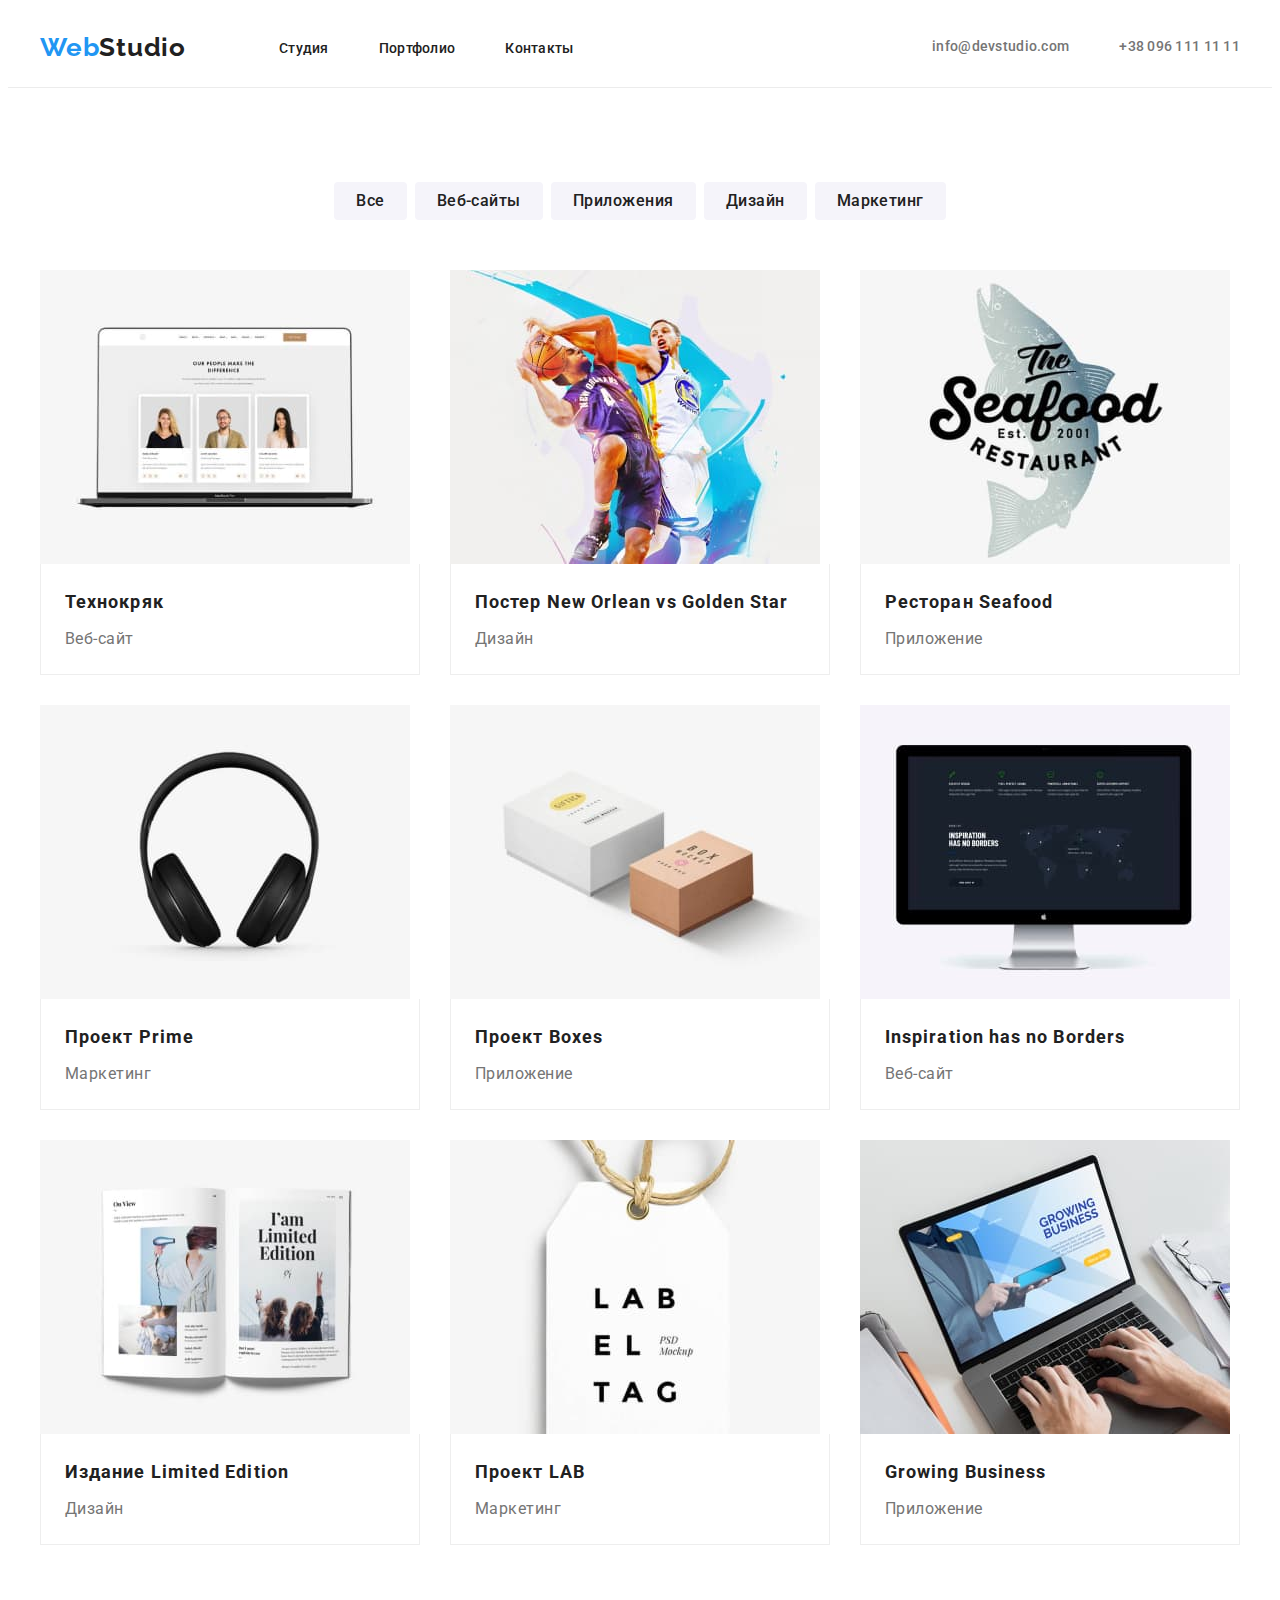
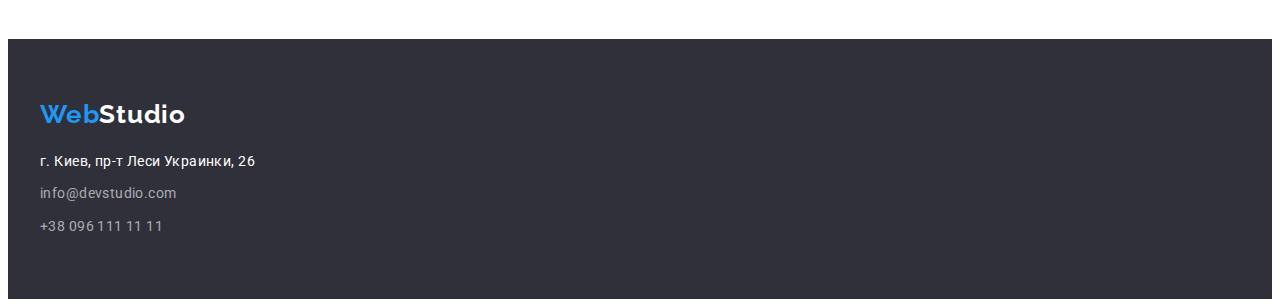
==== portfolio.html @ 078450d3 "копирует файлы с дз №3" ====
<!DOCTYPE html>
<html lang="ru">

    <head>
        <meta charset="UTF-8">
        <meta http-equiv="X-UA-Compatible" content="IE=edge">
        <meta name="viewport" content="width=device-width, initial-scale=1.0">
        <title>VebStudio</title>
        <link rel="preconnect" href="https://fonts.gstatic.com">
        <link
            href="https://fonts.googleapis.com/css2?family=Raleway:wght@500&family=Roboto:wght@400;500;700;900&display=swap"
            rel="stylesheet">
        <link rel="stylesheet" href="https://cdnjs.cloudflare.com/ajax/libs/modern-normalize/0.2.0/modern-normalize.min.css"
            integrity="sha512-sqIVMkf5f8XGYI/UZYGs7wODxlUeoj9JknataPfUwtvrSKWMHrMXGZ7Evb6nabFYJQG15vFFyALe6r0nWCD1Ug=="
            crossorigin="anonymous" />
        <link rel="stylesheet" href="./css/style.css">
    </head>
    
    <body>
        <!-- Шапка сайта -->
        <header class="main-header">
            <div class="main-conteiner container">
                <nav class="main-header-nanigation">
                    <a href="./index.html" class="logo link list"><span class="logo-akcent">Web</span>Studio</a>
                    <ul class="main-header-list">
                        <li class="main-conteiner-list list">
                            <a class="main-header-items link" href="./index.html">Студия</a>
                        </li>
                        <li class="main-conteiner-list list">
                            <a class="main-header-items link" href="./portfolio.html">Портфолио</a>
                        </li>
                        <li class="main-conteiner-list list">
                            <a class="main-header-items link" href="">Контакты</a>
                        </li>
                    </ul>
                </nav>
                <ul class="main-header-contacts">
                    <li class="main-conteiner-contacts list"><a class="main-header-contacts-item link"
                            href="mailto:info@devstudio.com">info@devstudio.com</a>
                    </li>
                    <li class="main-conteiner-contacts list"><a class="main-header-contacts-item link"
                            href="tel:+380961111111">+38 096 111 11 11</a></li>
                </ul>
            </div>
        </header>
        <main>
            <section class="portfolio">
                <!-- ======= Навигация ======= -->
                <div class="section container">
                    <h2 hidden>Портфолио</h2>
                        <ul class="portfolio-navigation-list">
                            <li class="portfolio-navigation-items list">
                                <button class="portfolio-navigation-button" type="button">Все</button>
                            </li>
                            <li class="portfolio-navigation-items list">
                                <button class="portfolio-navigation-button" type="button">Веб-сайты</button>
                            </li>
                            <li class="portfolio-navigation-items list">
                                <button class="portfolio-navigation-button" type="button">Приложения</button>
                            </li>
                            <li class="portfolio-navigation-items list">
                                <button class="portfolio-navigation-button" type="button">Дизайн</button>
                            </li>
                            <li class="portfolio-navigation-items list">
                                <button class="portfolio-navigation-button" type="button">Маркетинг</button>
                            </li>
                        </ul>
                    
                    <!-- ========= Проэкты ========= -->
                    <ul class="projects-list">
                        <li class="projects-list-item list">
                            <img src="./images/portfolio/computer.jpg" alt="computer" width="370" height="294">
                            <div class="project-list-content">
                                <h3 class="projects-list-title">Технокряк</h3>
                                <p class="projects-list-paragraf">Веб-сайт</p>
                            </div>
                            
                        </li>
                        <li class="projects-list-item list">
                            <img src="./images/portfolio/basketboll.jpg" alt="basketboll" width="370" height="294">
                            <div class="project-list-content">
                                <h3 class="projects-list-title">Постер New Orlean vs Golden Star</h3>
                                <p class="projects-list-paragraf">Дизайн</p>
                            </div>
                            
                        </li>
                        <li class="projects-list-item list">
                            <img src="./images/portfolio/fish-logo.jpg" alt="fish-logo" width="370" height="294">
                            <div class="project-list-content">
                                <h3 class="projects-list-title">Ресторан Seafood</h3>
                                <p class="projects-list-paragraf">Приложение</p>
                            </div>
                            
                        </li>
                        <li class="projects-list-item list">
                            <img src="./images/portfolio/headphones.jpg" alt="headphones" width="370" height="294">
                            <div class="project-list-content">
                                <h3 class="projects-list-title">Проект Prime</h3>
                                <p class="projects-list-paragraf">Маркетинг</p>
                            </div>
                            
                        </li>
                        <li class="projects-list-item list">
                            <img src="./images/portfolio/boxes.jpg" alt="boxes" width="370" height="294">
                            <div class="project-list-content">
                                <h3 class="projects-list-title">Проект Boxes</h3>
                                <p class="projects-list-paragraf">Приложение</p>
                            </div>
                            
                        </li>
                        <li class="projects-list-item list">
                            <img src="./images/portfolio/monitor.jpg" alt="monitor" width="370" height="294">
                            <div class="project-list-content">
                                <h3 class="projects-list-title">Inspiration has no Borders</h3>
                                <p class="projects-list-paragraf">Веб-сайт</p>
                            </div>
                            
                        </li>
                        <li class="projects-list-item list">
                            <img src="./images/portfolio/magazine.jpg" alt="magazine" width="370" height="294">
                            <div class="project-list-content">
                                <h3 class="projects-list-title">Издание Limited Edition</h3>
                                <p class="projects-list-paragraf">Дизайн</p>
                            </div>
                            
                        </li>
                        <li class="projects-list-item list">
                            <img src="./images/portfolio/lab.jpg" alt="lab" width="370" height="294">
                            <div class="project-list-content">
                                <h3 class="projects-list-title">Проект LAB</h3>
                                <p class="projects-list-paragraf">Маркетинг</p>
                            </div>
                            
                        </li>
                        <li class="projects-list-item list">
                            <img src="./images/portfolio/notebook.jpg" alt="notebook" width="370" height="294">
                            <div class="project-list-content">
                                <h3 class="projects-list-title">Growing Business</h3>
                                <p class="projects-list-paragraf">Приложение</p>
                            </div>
                            
                        </li>
                    </ul>
                </div>
                
            </section>
        </main>
        <footer class="footer">
            <div class="container">
                <a class="footer-logo link" href="./index.html"><span class="logo-akcent">Web</span>Studio</a>
                <address class="footer-address">г. Киев, пр-т Леси Украинки, 26</address>
                <ul class="footer-links">
                    <li class="footer-list list">
                        <a class="footer-link link" href="mailto:info@devstudio.com">info@devstudio.com</a>
                    </li>
                    <li class="footer-list list">
                        <a class="footer-link link" href="tel:+380961111111">+38 096 111 11 11</a>
                    </li>
                </ul>
            </div>
        
        </footer>
    </body>
</html>
---- css/style.css ----
/* Палитра:
        основной цвет текста    #757575
        доп цвет текста         #212121
        цвет акцента            #2196F3
        вспомагательный цвет    #FFFFFF
        цвеи ссылок             #FFFFFF 60 % 
   шрифты:
        Roboto 400, 500, 700
        Raleway 700
*/

/* =========== Основные стили =========== */
:root {
  --main-color: #757575;
  --akcent-color: #2196f3;
  --title-color: #212121;
  --background-color: #ffffff;
  --font-roboto: 'Roboto', sans-serif;
  --font-raleway: 'Raleway', sans-serif;
}
body {
  color: var(--main-color);
  background-color: var(--background-color);
  font-family: var(--font-roboto);
}
/* ========== Сброс css ============ */
h1,
h2,
h3,
h4,
h5,
h6,
p {
  margin-top: 0;
  margin-bottom: 0;
}

ul,
ol {
  margin-top: 0;
  margin-bottom: 0;
  padding-left: 0;
}

.list {
  list-style: none;
}

.link {
  text-decoration: none;
}

img {
  display: block;
}
.container {
  width: 1200px;
  padding: 0 15px;
  margin: 0 auto;
}
.section {
  display: flex;
  flex-direction: column;
}

/* =========== End Основные стили =========== */

/* =========== Шапка Сайта =========== */
.main-header {
  padding: 24px 0;
  border-bottom: 1px solid #ececec;
}

.main-conteiner {
  display: flex;
  justify-content: space-between;
  align-items: center;
}

.main-header-nanigation,
.main-header-contacts {
  display: flex;
}

.logo {
  display: block;
  font-family: var(--font-raleway);
  font-style: normal;
  font-weight: bold;
  font-size: 26px;
  line-height: 1.19;
  letter-spacing: 0.03em;
  color: var(--title-color);
}

.logo-akcent {
  color: var(--akcent-color);
}

.main-header-list {
  display: flex;
  margin-left: 93px;
  align-items: center;
}

.main-header-items {
  align-items: center;
  font-style: normal;
  font-weight: 500;
  font-size: 14px;
  line-height: 1.14;
  letter-spacing: 0.02em;
  color: var(--title-color);
}

.main-conteiner-list:not(:first-child) {
  margin-left: 50px;
}

.main-header-items:hover,
.main-header-items:focus {
  color: var(--akcent-color);
}

.main-header-contacts {
  font-style: normal;
  font-weight: 500;
  font-size: 14px;
  line-height: 1.14;
  letter-spacing: 0.02em;
}

.main-header-contacts-item {
  color: var(--main-color);
}

.main-header-contacts-item:hover,
.main-header-contacts-item:focus {
  color: var(--akcent-color);
}

.main-conteiner-contacts:not(:first-child) {
  margin-left: 50px;
}

/* =========== End Шапка Сайта =========== */
/* ===========  Секция Hero =========== */
.baner {
  background: #2f303a;
  padding: 200px 0;
}
.main-conteiner-hero {
  display: flex;
  flex-direction: column;
  align-items: center;
}

.hero {
  font-style: normal;
  font-weight: 900;
  font-size: 44px;
  line-height: 1.36;
  text-align: center;
  letter-spacing: 0.06em;
  text-transform: uppercase;
  margin-bottom: 30px;
  color: var(--background-color);
}

.hero-button {
  color: var(--background-color);
  background: var(--akcent-color);
  box-shadow: 0px 4px 4px rgba(0, 0, 0, 0.15);
  border-radius: 4px;
  padding: 10px 32px;
}

.hero-button:hover,
.hero-button:focus {
  color: var(--background-color);
  background: #188ce8;
  cursor: pointer;
}
/* ===========  End Секция Hero =========== */

/* ===========  Секция особенности =========== */
.company {
  padding-top: 94px;
}

.company-profile {
  display: flex;
  /* justify-content: space-between; */
  margin-left: -30px;
}
.company-profile-list {
  margin-left: 30px;
}

.company-profile-title {
  font-style: normal;
  font-weight: bold;
  font-size: 14px;
  line-height: 1.14;
  letter-spacing: 0.03em;
  text-transform: uppercase;
  color: var(--title-color);
}
.company-profile-text {
  font-style: normal;
  font-weight: normal;
  font-size: 14px;
  line-height: 1.71;
  letter-spacing: 0.03em;
  margin-top: 10px;
}
/* ===========  End Секция особенности =========== */
/* ===========  Секция занятий =========== */
.presentation {
  padding-top: 94px;
  padding-bottom: 94px;
}
.presintation-title {
  margin-bottom: 50px;
  font-style: normal;
  font-weight: bold;
  font-size: 36px;
  line-height: 1.17;
  text-align: center;
  letter-spacing: 0.03em;
  color: var(--title-color);
}
.presintation-list-container {
  display: flex;
  margin-top: -30px;
  margin-left: -30px;
}
.presentation-item {
  flex-basis: calc((100% - 90px) / 3);
  margin-top: 30px;
  margin-left: 30px;
}
/* ===========  End Секция занятий =========== */
/* ===========  Секция команда =========== */
.team {
  background-color: #f5f4fa;
  padding-top: 94px;
  padding-bottom: 94px;
}
.team-title {
  margin-bottom: 50px;
  font-style: normal;
  font-weight: bold;
  font-size: 36px;
  line-height: 1.17;
  text-align: center;
  letter-spacing: 0.03em;
  color: var(--title-color);
}
.team-list {
  display: flex;
  margin-left: -30px;
  margin-top: -30px;
}
.team-list-item {
  flex-basis: calc((100% - 120px) / 4);
  margin-left: 30px;
  margin-top: 30px;
  padding-bottom: 30px;
  background: #ffffff;
  box-shadow: 0px 1px 3px rgba(0, 0, 0, 0.12), 0px 1px 1px rgba(0, 0, 0, 0.14),
    0px 2px 1px rgba(0, 0, 0, 0.2);
  border-radius: 0px 0px 4px 4px;
}

.team-list-item-title {
  margin-top: 30px;
  font-style: normal;
  font-weight: 500;
  font-size: 16px;
  line-height: 1.19;
  text-align: center;
  letter-spacing: 0.03em;
  color: var(--title-color);
}
.team-list-item-paragraf {
  margin-top: 10px;
  font-style: normal;
  font-weight: normal;
  font-size: 16px;
  line-height: 19px;
  text-align: center;
  letter-spacing: 0.03em;
}
/* ===========  End Секция команда =========== */
/* ===========  Секция футер =========== */
.footer {
  background: #2f303a;
  padding-top: 60px;
  padding-bottom: 60px;
}
.footer-logo {
  font-family: var(--font-raleway);
  font-style: normal;
  font-weight: bold;
  font-size: 26px;
  line-height: 1.19;
  letter-spacing: 0.03em;
  color: var(--background-color);
}
.footer-address {
  margin-top: 20px;
  font-style: normal;
  font-weight: normal;
  font-size: 14px;
  line-height: 1.71;
  letter-spacing: 0.03em;
  color: var(--background-color);
}
.footer-links {
  display: block;
}
.footer-list {
  margin-top: 9px;
}
.footer-link {
  font-style: normal;
  font-weight: normal;
  font-size: 14px;
  line-height: 1.71;
  letter-spacing: 0.03em;
  color: rgba(255, 255, 255, 0.6);
}
.footer-link:hover,
.footer-link:focus {
  color: var(--akcent-color);
}
/* ===========  End Секция футер =========== */
/* ================== ПОРТФОЛИО =================== */
/* ================== Навигация =================== */
.portfolio {
  padding-top: 94px;
  padding-bottom: 94px;
}
.portfolio-navigation-list {
  display: flex;
  justify-content: center;
  margin-bottom: 50px;
}
.portfolio-navigation-items:not(:first-child) {
  margin-left: 8px;
}
.portfolio-navigation-button {
  display: block;
  border: none;
  padding: 6px 22px;
  font-family: var(--font-roboto);
  font-style: normal;
  font-weight: 500;
  font-size: 16px;
  line-height: 1.62;
  text-align: center;
  letter-spacing: 0.03em;
  color: var(--title-color);
  background: #f5f4fa;
  border-radius: 4px;
}
.portfolio-navigation-button:hover,
.portfolio-navigation-button:focus {
  color: var(--background-color);
  background: var(--akcent-color);
  cursor: pointer;
}
/* ================== End Навигация =================== */
/* ================== Проэкты =================== */
.projects-list {
  display: flex;
  flex-wrap: wrap;
  margin-top: -30px;
  margin-left: -30px;
}
.projects-list-item {
  flex-basis: calc((100% - 90px) / 3);
  margin-top: 30px;
  margin-left: 30px;
}
.project-list-content {
  padding: 20px 24px;
  background: #ffffff;
  border: 1px solid #eeeeee;
  border-top: none;
  box-sizing: border-box;
}
.projects-list-title {
  margin-bottom: 4px;
  font-style: normal;
  font-weight: bold;
  font-size: 18px;
  line-height: 2;
  letter-spacing: 0.06em;
  color: var(--title-color);
}
.projects-list-paragraf {
  font-style: normal;
  font-weight: normal;
  font-size: 16px;
  line-height: 1.87;
  letter-spacing: 0.03em;
}
/* ================== End Проэкты =================== */
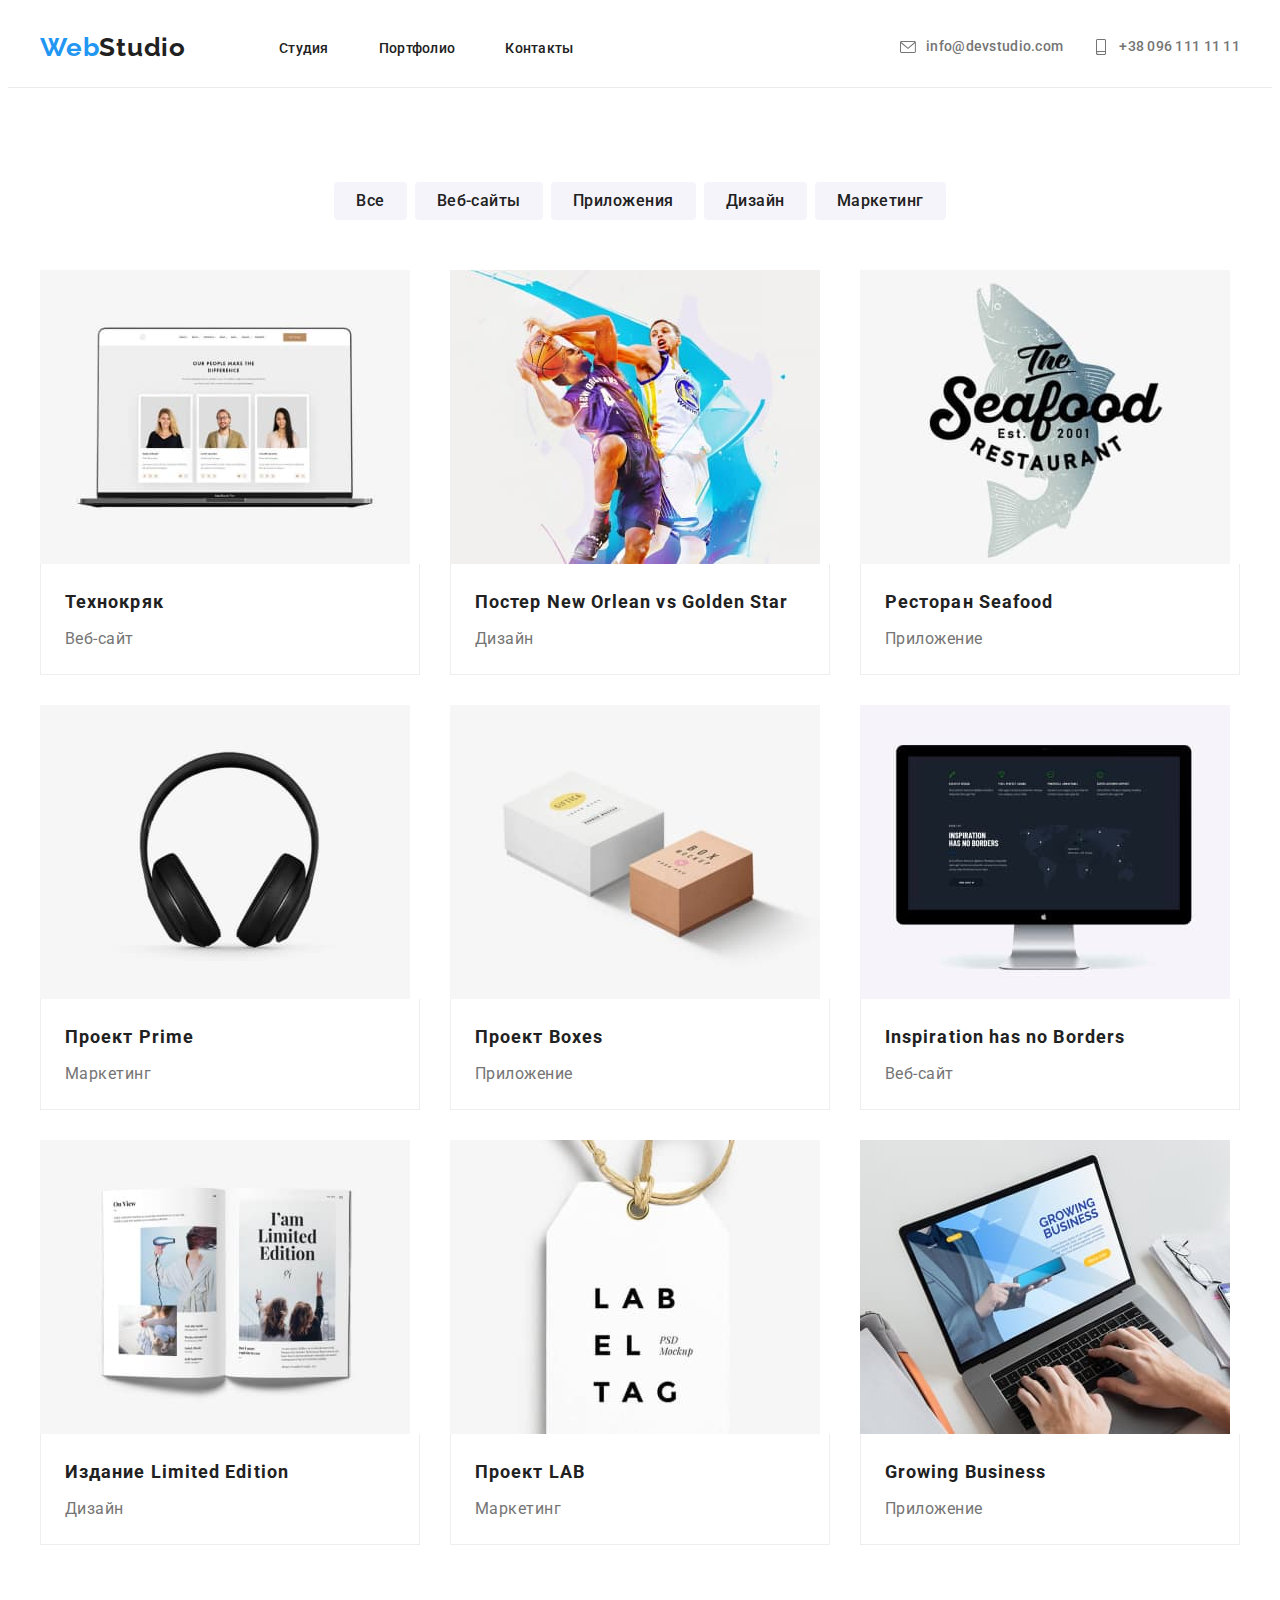
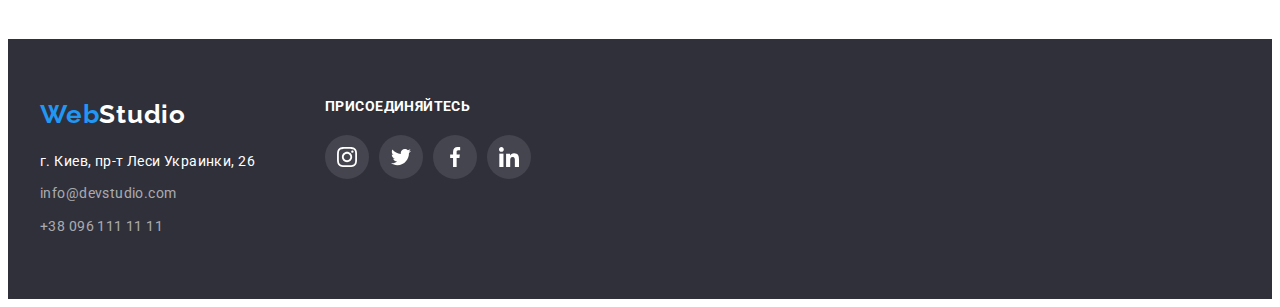
==== commit e98a315e: "добавляет иконки в портфолио" ====
--- a/portfolio.html
+++ b/portfolio.html
@@ -20,9 +20,9 @@
         <!-- Шапка сайта -->
         <header class="main-header">
             <div class="main-conteiner container">
-                <nav class="main-header-nanigation">
+                <nav class="main-header-navigation">
                     <a href="./index.html" class="logo link list"><span class="logo-akcent">Web</span>Studio</a>
-                    <ul class="main-header-list">
+                    <ul class="main-header-list list">
                         <li class="main-conteiner-list list">
                             <a class="main-header-items link" href="./index.html">Студия</a>
                         </li>
@@ -35,11 +35,22 @@
                     </ul>
                 </nav>
                 <ul class="main-header-contacts">
-                    <li class="main-conteiner-contacts list"><a class="main-header-contacts-item link"
-                            href="mailto:info@devstudio.com">info@devstudio.com</a>
+                    <li class="main-conteiner-contacts list">
+                        <a class="main-header-contacts-item link" href="mailto:info@devstudio.com">
+                            <svg class=main-heder-icon>
+                                <use href="./images/svg/sprite.svg#icon-mail"></use>
+                            </svg>
+                            info@devstudio.com
+                        </a>
                     </li>
-                    <li class="main-conteiner-contacts list"><a class="main-header-contacts-item link"
-                            href="tel:+380961111111">+38 096 111 11 11</a></li>
+                    <li class="main-conteiner-contacts list">
+                        <a class="main-header-contacts-item link" href="tel:+380961111111">
+                            <svg class="main-heder-icon">
+                                <use href="./images/svg/sprite.svg#icon-smartphone"></use>
+                            </svg>
+                            +38 096 111 11 11
+                        </a>
+                    </li>
                 </ul>
             </div>
         </header>
@@ -146,19 +157,53 @@
             </section>
         </main>
         <footer class="footer">
-            <div class="container">
-                <a class="footer-logo link" href="./index.html"><span class="logo-akcent">Web</span>Studio</a>
-                <address class="footer-address">г. Киев, пр-т Леси Украинки, 26</address>
-                <ul class="footer-links">
-                    <li class="footer-list list">
-                        <a class="footer-link link" href="mailto:info@devstudio.com">info@devstudio.com</a>
-                    </li>
-                    <li class="footer-list list">
-                        <a class="footer-link link" href="tel:+380961111111">+38 096 111 11 11</a>
-                    </li>
-                </ul>
+            <div class="footer-container container">
+                <div>
+                    <a class="footer-logo link" href="./index.html"><span class="logo-akcent">Web</span>Studio</a>
+                    <address class="footer-address">г. Киев, пр-т Леси Украинки, 26</address>
+                    <ul class="footer-links">
+                        <li class="footer-list list">
+                            <a class="footer-link link" href="mailto:info@devstudio.com">info@devstudio.com</a>
+                        </li>
+                        <li class="footer-list list">
+                            <a class="footer-link link" href="tel:+380961111111">+38 096 111 11 11</a>
+                        </li>
+                    </ul>
+                </div>
+                <div class="footer-contacts">
+                    <h2 class="footer-contacts-title">присоединяйтесь</h2>
+                    <ul class="footer-social-list list">
+                        <li class="footer-social-item">
+                            <a href="" class="footer-social-link">
+                                <svg class="footer-social-list-icon">
+                                    <use href="./images/svg/sprite.svg#icon-instagram"></use>
+                                </svg>
+                            </a>
+                        </li>
+                        <li class="footer-social-item">
+                            <a href="" class="footer-social-link">
+                                <svg class="footer-social-list-icon">
+                                    <use href="./images/svg/sprite.svg#icon-twitter"></use>
+                                </svg>
+                            </a>
+                        </li>
+                        <li class="footer-social-item">
+                            <a href="" class="footer-social-link">
+                                <svg class="footer-social-list-icon">
+                                    <use href="./images/svg/sprite.svg#icon-facebook"></use>
+                                </svg>
+                            </a>
+                        </li>
+                        <li class="footer-social-item">
+                            <a href="" class="footer-social-link">
+                                <svg class="footer-social-list-icon">
+                                    <use href="./images/svg/sprite.svg#icon-linkedin"></use>
+                                </svg>
+                            </a>
+                        </li>
+                    </ul>
+                </div>
             </div>
-        
         </footer>
     </body>
 </html>--- a/css/style.css
+++ b/css/style.css
@@ -62,7 +62,25 @@
   display: flex;
   flex-direction: column;
 }
-
+.visually-hidden {
+  position: absolute;
+  width: 1px;
+  height: 1px;
+  margin: -1px;
+  border: 0;
+  padding: 0;
+
+  white-space: nowrap;
+  clip-path: inset(100%);
+  clip: rect(0 0 0 0);
+  overflow: hidden;
+}
+
+.social-list-icon {
+  width: 20px;
+  height: 20px;
+  fill: #afb1b8;
+}
 /* =========== End Основные стили =========== */
 
 /* =========== Шапка Сайта =========== */
@@ -77,7 +95,7 @@
   align-items: center;
 }
 
-.main-header-nanigation,
+.main-header-navigation,
 .main-header-contacts {
   display: flex;
 }
@@ -126,12 +144,24 @@
   font-style: normal;
   font-weight: 500;
   font-size: 14px;
+  height: 16px;
   line-height: 1.14;
   letter-spacing: 0.02em;
 }
 
 .main-header-contacts-item {
+  display: inline-flex;
   color: var(--main-color);
+}
+
+.main-heder-icon {
+  display: flex;
+  justify-content: center;
+  align-items: center;
+  fill: var(--main-color);
+  width: 16px;
+  height: 16px;
+  margin-right: 10px;
 }
 
 .main-header-contacts-item:hover,
@@ -139,15 +169,26 @@
   color: var(--akcent-color);
 }
 
+.main-header-contacts-item:hover .main-heder-icon,
+.main-header-contacts-item:focus .main-heder-icon {
+  fill: var(--akcent-color);
+}
+
 .main-conteiner-contacts:not(:first-child) {
-  margin-left: 50px;
+  margin-left: 30px;
 }
 
 /* =========== End Шапка Сайта =========== */
 /* ===========  Секция Hero =========== */
 .baner {
-  background: #2f303a;
+  width: 1600px;
+  background-color: #c4c4c4;
+  background-image: linear-gradient(rgba(47, 48, 58, 0.4), rgba(47, 48, 58, 0.4)),
+    url('../images/baner-main.jpg');
+
+  background-size: cover;
   padding: 200px 0;
+  margin: 0 auto;
 }
 .main-conteiner-hero {
   display: flex;
@@ -190,12 +231,25 @@
 
 .company-profile {
   display: flex;
-  /* justify-content: space-between; */
+  justify-content: space-between;
   margin-left: -30px;
 }
 .company-profile-list {
   margin-left: 30px;
 }
+.company-icon-block {
+  display: flex;
+  justify-content: center;
+  align-items: center;
+  width: 270px;
+  height: 120px;
+  background-color: #f5f4fa;
+}
+
+.icon-company {
+  width: 70px;
+  height: 70px;
+}
 
 .company-profile-title {
   font-style: normal;
@@ -204,6 +258,7 @@
   line-height: 1.14;
   letter-spacing: 0.03em;
   text-transform: uppercase;
+  margin-top: 30px;
   color: var(--title-color);
 }
 .company-profile-text {
@@ -266,15 +321,16 @@
   flex-basis: calc((100% - 120px) / 4);
   margin-left: 30px;
   margin-top: 30px;
-  padding-bottom: 30px;
   background: #ffffff;
   box-shadow: 0px 1px 3px rgba(0, 0, 0, 0.12), 0px 1px 1px rgba(0, 0, 0, 0.14),
     0px 2px 1px rgba(0, 0, 0, 0.2);
   border-radius: 0px 0px 4px 4px;
 }
+.team-conect {
+  padding: 30px;
+}
 
 .team-list-item-title {
-  margin-top: 30px;
   font-style: normal;
   font-weight: 500;
   font-size: 16px;
@@ -288,17 +344,87 @@
   font-style: normal;
   font-weight: normal;
   font-size: 16px;
-  line-height: 19px;
-  text-align: center;
-  letter-spacing: 0.03em;
+  line-height: 1.19;
+  text-align: center;
+  letter-spacing: 0.03em;
+}
+.team-social-list {
+  display: flex;
+  justify-content: space-between;
+}
+
+.team-social-link {
+  display: flex;
+  justify-content: center;
+  align-items: center;
+  border-radius: 50%;
+  height: 44px;
+  width: 44px;
+  background-color: #ffffff;
+}
+.team-social-link:hover,
+.team-social-link:focus {
+  background-color: var(--akcent-color);
+}
+.team-social-link:hover .social-list-icon,
+.team-social-link:focus .social-list-icon {
+  fill: #ffffff;
 }
 /* ===========  End Секция команда =========== */
+/* ============ Секция Клиенты======== */
+.client-title {
+  padding: 0 auto;
+  margin-bottom: 50px;
+  font-size: 36px;
+  line-height: 1.17;
+  text-align: center;
+  letter-spacing: 0.03em;
+  color: var(--title-color);
+}
+.our-clients {
+  padding: 94px 0;
+}
+.client-icon-list {
+  display: flex;
+  justify-content: space-between;
+}
+.client-icon-items {
+  display: flex;
+  justify-content: center;
+  align-items: center;
+  width: 170px;
+  height: 92px;
+  border: 1px solid #afb1b8;
+  box-sizing: border-box;
+  border-radius: 4px;
+  cursor: pointer;
+}
+.client-icon {
+  width: 106px;
+  height: 60px;
+  fill: #afb1b8;
+}
+.client-icon-items:hover,
+.client-icon-items:focus {
+  border: 1px solid var(--akcent-color);
+}
+.client-icon-items:hover .client-icon,
+.client-icon-items:focus .client-icon {
+  fill: var(--akcent-color);
+}
+
+/* ============End секция Клиенты========== */
+
 /* ===========  Секция футер =========== */
 .footer {
+  display: flex;
   background: #2f303a;
   padding-top: 60px;
   padding-bottom: 60px;
 }
+.footer-container {
+  display: flex;
+}
 .footer-logo {
   font-family: var(--font-raleway);
   font-style: normal;
@@ -317,6 +443,18 @@
   letter-spacing: 0.03em;
   color: var(--background-color);
 }
+.footer-contacts-title {
+  margin-bottom: 20px;
+  font-size: 14px;
+  line-height: 1.14;
+  letter-spacing: 0.03em;
+  text-transform: uppercase;
+  color: #ffffff;
+}
+
+.footer-contacts {
+  margin-left: 70px;
+}
 .footer-links {
   display: block;
 }
@@ -335,6 +473,32 @@
 .footer-link:focus {
   color: var(--akcent-color);
 }
+
+.footer-social-list {
+  display: flex;
+}
+.footer-social-link {
+  display: flex;
+  justify-content: center;
+  align-items: center;
+  border-radius: 50%;
+  height: 44px;
+  width: 44px;
+  background: rgba(255, 255, 255, 0.1);
+}
+.footer-social-item:not(:first-child) {
+  margin-left: 10px;
+}
+.footer-social-link .footer-social-list-icon {
+  width: 20px;
+  height: 20px;
+  fill: #ffffff;
+}
+.footer-social-link:focus,
+.footer-social-link:hover {
+  background-color: var(--akcent-color);
+}
+
 /* ===========  End Секция футер =========== */
 /* ================== ПОРТФОЛИО =================== */
 /* ================== Навигация =================== */
@@ -370,6 +534,8 @@
   color: var(--background-color);
   background: var(--akcent-color);
   cursor: pointer;
+  box-shadow: 0px 3px 1px rgba(0, 0, 0, 0.1), 0px 1px 2px rgba(0, 0, 0, 0.08),
+    0px 2px 2px rgba(0, 0, 0, 0.12);
 }
 /* ================== End Навигация =================== */
 /* ================== Проэкты =================== */
@@ -384,6 +550,12 @@
   margin-top: 30px;
   margin-left: 30px;
 }
+.projects-list-item:hover,
+.projects-list-item:focus {
+  box-shadow: 0px 1px 1px rgba(0, 0, 0, 0.12), 0px 4px 4px rgba(0, 0, 0, 0.06),
+    1px 4px 6px rgba(0, 0, 0, 0.16);
+}
+
 .project-list-content {
   padding: 20px 24px;
   background: #ffffff;
